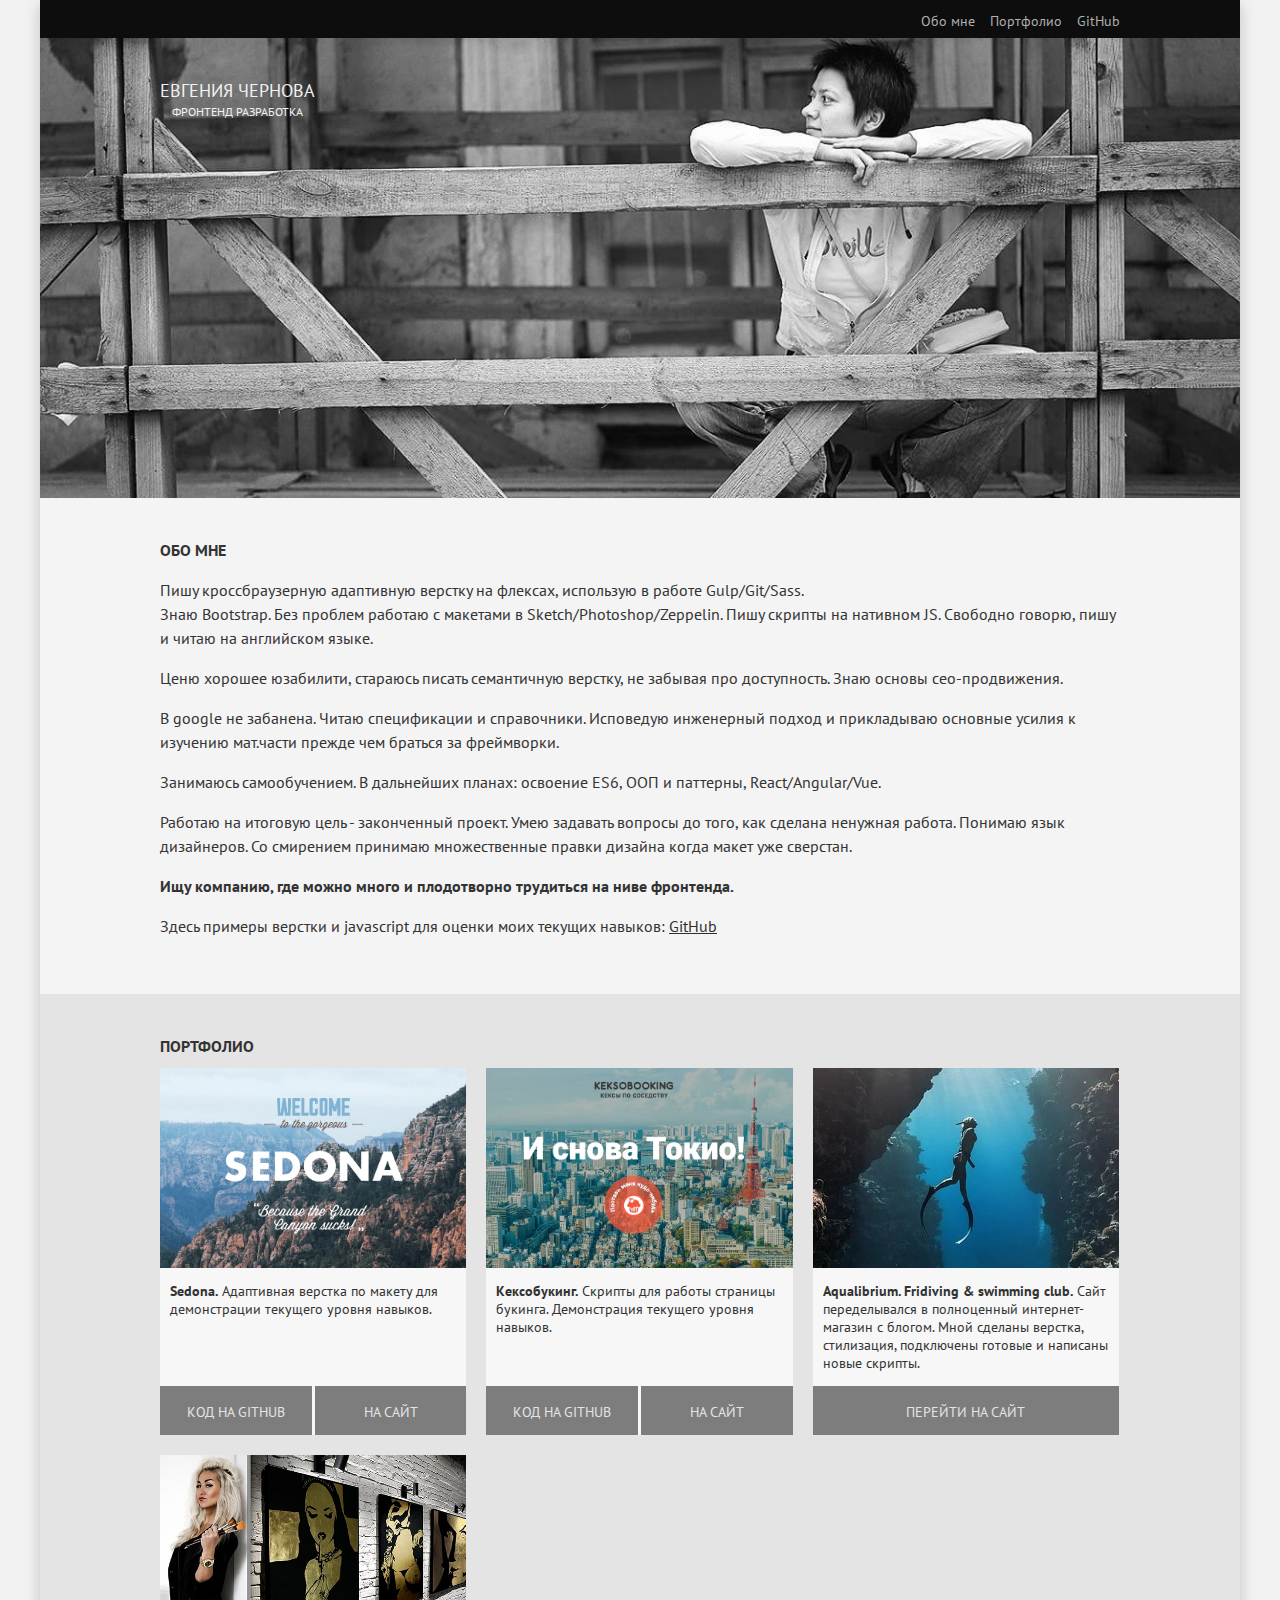
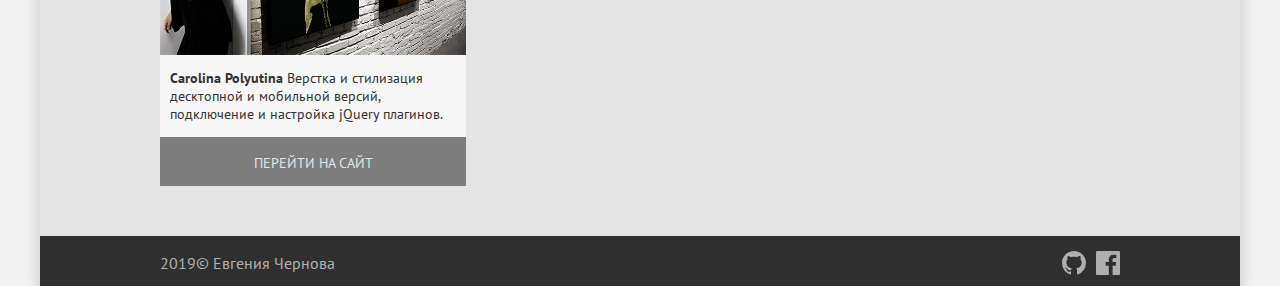
==== index.html @ 15e2fea3 "Сделана главная страница сайта" ====
<!DOCTYPE html>
<html lang="ru">
<head>
  <link rel="stylesheet" href="assets/css/style.css">
  <meta charset="UTF-8">
  <meta name="viewport" content="width=device-width, initial-scale=1">
  <meta name="description" content="Портфолио. Фронтенд разработка.">
  <meta name="keywords" content="Портфолио. Фронтенд разработка.">
  <meta name="format-detection" content="telephone=no">
  <link href="https://fonts.googleapis.com/css?family=PT+Sans:400,700&display=swap&subset=cyrillic" rel="stylesheet">
  <title>Евгения Чернова</title>
</head>
  <body>
    <div class="container">
      <h1 class="visually-hidden">Портфолио Евгении Черновой</h1>
      <header class="main-header">
        <nav class="main-nav">
          <ul class="main-nav__list">
            <li>
              <a href="#about">Обо мне</a>
            </li>
             <li>
              <a href="#gallery">Портфолио</a>
            </li>
            <li>
              <a href="https://github.com/EuaChr?tab=repositories">GitHub</a>
            </li>
          </ul>
        </nav>
        <div class="main-header__wrapper">
          <p class="intro">
            <span class="intro__title">Евгения Чернова</span>
            <span class="intro__desc">фронтенд разработка</span>
          </p>
        </div>
      </header>

      <main>
        <section class="about" id="about">
          <h2 class="about__title">Обо мне</h2>
          <p>Пишу кроссбраузерную адаптивную верстку на флексах, использую в работе Gulp/Git/Sass.  <br>Знаю Bootstrap. Без проблем работаю с макетами в Sketch/Photoshop/Zeppelin. Пишу скрипты на нативном JS. Свободно говорю, пишу и читаю на английском языке.</p>
          <p>Ценю хорошее юзабилити, стараюсь писать семантичную верстку, не забывая про доступность. Знаю основы сео-продвижения.</p>
          <p>В google не забанена. Читаю спецификации и справочники. 
            Исповедую инженерный подход и прикладываю основные усилия к изучению мат.части прежде чем браться за фреймворки.</p>
          <p>Занимаюсь самообучением. В дальнейших планах: освоение ES6, ООП и паттерны, React/Angular/Vue.</p>

          <p>Работаю на итоговую цель - законченный проект. Умею задавать вопросы до того, как сделана ненужная работа. Понимаю язык дизайнеров. Со смирением принимаю множественные правки дизайна когда макет уже сверстан.</p>
          <b>Ищу компанию, где можно много и плодотворно трудиться на ниве фронтенда.</b>
          <p>Здесь примеры верстки и javascript для оценки моих текущих навыков: <a href="https://github.com/EuaChr?tab=repositories">GitHub</a></p>

        </section>

        <section class="gallery" id="gallery">
          <h2 class="gallery__title">портфолио</h2>
          <ul class="gallery__list">
            <li class="gallery__item">
              <div class="gallery__wrapper">
                <a href="pages/sedona/index.html" class="gallery__img" 
                style="background-image: url(assets/img/sedona.jpg)"></a>
                <p class="gallery__desc">
                <b>Sedona.</b>
                <span>
                  Адаптивная верстка по макету для демонстрации текущего уровня навыков.
                </span> </p>
                <p class=gallery__inner>
                  <a href="https://github.com/EuaChr/Sedona" class="btn-link">Код на GitHub</a>
                <a href="pages/sedona/index.html" class="btn-link"> на сайт</a>
                </p>
              </div>
            </li>

            <li class="gallery__item">
              <div class="gallery__wrapper">
              <a href="pages/keksobooking/index.html" class="gallery__img" 
              style="background-image: url(assets/img/keksobooking.jpg)"></a>
              <p class="gallery__desc"> <b>Кексобукинг.</b>
                <span>Скрипты для работы страницы букинга. Демонстрация текущего уровня навыков.</span>
              </p>
              <p class=gallery__inner>
                <a href="https://github.com/EuaChr/Keksobooking" class="btn-link">Код на GitHub</a>
                <a href="pages/keksobooking/index.html" class="btn-link"> На сайт</a>
              </p>
            </div>
            </li>

            <li class="gallery__item">
              <div class="gallery__wrapper">
                <a href="pages/sedona/index.html" class="gallery__img" 
                style="background-image: url(assets/img/aqua.jpg)"></a>
                <p class="gallery__desc">
                  <b>Aqualibrium. Fridiving & swimming club.</b>
                  <span> Сайт переделывался в полноценный интернет-магазин с блогом. Мной сделаны верстка, стилизация, подключены готовые и написаны новые скрипты.
                  </span>
                </p>
                <p class=gallery__inner>
                  <a href="https://www.aqualibrium.ru/" class="btn-link btn-link--alone">Перейти на сайт</a>
                </p>
              </div>
            </li>
             <li class="gallery__item">
              <div class="gallery__wrapper">
                <a href="pages/sedona/index.html" class="gallery__img gallery__img--leftside" 
                style="background-image: url(assets/img/carolina.jpg)"></a>
                <p class="gallery__desc">
                  <b>Carolina Polyutina</b>
                  <span>
                    Верстка и стилизация десктопной и мобильной версий, подключение и настройка jQuery плагинов.
                  </span>
                </p>
                <p class=gallery__inner>
                  <a href="http://www.polyutina-carolina.com/" class="btn-link btn-link--alone">Перейти на сайт</a>
                </p>
              </div>
            </li>

          </ul>
        </section>
      </main>

      <footer class="main-footer">
        <p class="copyright">2019&copy; Евгения Чернова</p>
        <ul class="social">
          <li>
            <a href="https://github.com/EuaChr?tab=repositories">
              <span class="visually-hidden">GitHub</span>
              <svg height="24" class="" viewBox="0 0 16 16" version="1.1" width="24" aria-hidden="true"><path fill-rule="evenodd" d="M8 0C3.58 0 0 3.58 0 8c0 3.54 2.29 6.53 5.47 7.59.4.07.55-.17.55-.38 0-.19-.01-.82-.01-1.49-2.01.37-2.53-.49-2.69-.94-.09-.23-.48-.94-.82-1.13-.28-.15-.68-.52-.01-.53.63-.01 1.08.58 1.23.82.72 1.21 1.87.87 2.33.66.07-.52.28-.87.51-1.07-1.78-.2-3.64-.89-3.64-3.95 0-.87.31-1.59.82-2.15-.08-.2-.36-1.02.08-2.12 0 0 .67-.21 2.2.82.64-.18 1.32-.27 2-.27.68 0 1.36.09 2 .27 1.53-1.04 2.2-.82 2.2-.82.44 1.1.16 1.92.08 2.12.51.56.82 1.27.82 2.15 0 3.07-1.87 3.75-3.65 3.95.29.25.54.73.54 1.48 0 1.07-.01 1.93-.01 2.2 0 .21.15.46.55.38A8.013 8.013 0 0016 8c0-4.42-3.58-8-8-8z"></path></svg>
            </a>
          </li>
          <li>
            <a href="https://www.facebook.com/EuaChr">
              <span class="visually-hidden">Facebook</span>
                <svg xmlns="http://www.w3.org/2000/svg" width="24" height="24" viewBox="0 0 24 24"><path d="M22.675 0h-21.35c-.732 0-1.325.593-1.325 1.325v21.351c0 .731.593 1.324 1.325 1.324h11.495v-9.294h-3.128v-3.622h3.128v-2.671c0-3.1 1.893-4.788 4.659-4.788 1.325 0 2.463.099 2.795.143v3.24l-1.918.001c-1.504 0-1.795.715-1.795 1.763v2.313h3.587l-.467 3.622h-3.12v9.293h6.116c.73 0 1.323-.593 1.323-1.325v-21.35c0-.732-.593-1.325-1.325-1.325z"/></svg>
            </a>
          </li>
        </ul>
      </footer>    
    </div>
  </body>
</html>
---- assets/css/style.css ----
body {
  min-width: 320px;
  margin: 0;
  padding: 0;

  font-size: 16px;
  line-height: 24px;
  font-family: "PT Sans", "Arial", sans-serif;
  font-weight: normal;
  background-color:  #f2f2f2;
  color: #333333;
}

img {
  max-width: 100%;
  height: auto;
}

.visually-hidden:not(:focus):not(:active),
input[type="checkbox"].visually-hidden,
input[type="radio"].visually-hidden {
  border: 0;
  clip: rect(0 0 0 0);
  clip-path: inset(100%);
  height: 1px;
  margin: -1px;
  overflow: hidden;
  padding: 0;
  position: absolute;
  white-space: nowrap;
  width: 1px;
}

a {
  color: rgb(47, 47, 47);
}

.container {
  position: relative;
  max-width: 1200px;
  min-height: 100vh;
  margin: 0 auto;
  padding-bottom: 50px;
  overflow: hidden;
  box-shadow: 0 5px 15px 0 rgba(0, 1, 1, 0.2);

  background-color: #ffffff;
}

.main-nav {
  padding: 0 20px;
  margin: 0;
  display: flex;
  flex-direction: row;
  justify-content: flex-end;

  background-color: rgb(13, 13, 13);
}

.main-nav__list {
  margin: 0;
  padding: 0;
  display: flex;

  list-style: none;
}

.main-nav__list li {
  margin: 0;
  padding: 0;
}

.main-nav__list a {
  display: block;
  padding: 0;
  margin: 0;
  padding-top: 10px;
  padding-bottom: 6px;

  text-decoration: none;
  font-size: 12px;
  line-height: 22px;
  color: rgb(175, 175, 175);
  
  fill: rgb(175, 175, 175);
}

.main-nav__list a:hover,
.main-nav__list a:active {
  color: rgb(94, 94, 94);
  fill: rgb(94, 94, 94);
}

.main-nav__list li:not(:last-child) {
  margin-right: 15px;
}

.main-header__wrapper {
  position: relative;
  height: 250px;
  background-image: url("../img/eua2.jpg");
  background-repeat: no-repeat;
  -webkit-background-size: cover;
  background-size: cover;
  background-position: left center;
  background-color: rgb(13, 13, 13);
}

.intro {
  position: absolute;
  top: 20px;
  left: 20px;
  margin: 0;
  padding: 0;
  display: flex;
  flex-direction: column;

  color: #f2f2f2;
  font-size: 14px;
  line-height: 22px;
  text-align: center;
  text-transform: uppercase;
}

.intro__desc {
  font-size: 10px;
  line-height: 16px;
}

.about {
  background-color: rgba(228, 228, 228, 0.4);
  padding: 20px;
}

.gallery {
  padding: 20px;
  background-color: rgba(228, 228, 228, 1);
}

.about__title,
.gallery__title {
  margin: 0;
  pading: 0;

  font-size: 16px;
  font-weight: bold;
  text-transform: uppercase;
}

.gallery__list {
  padding: 0;
  margin: 0;
  margin-left: -10px;
  margin-right: -10px;
  display: flex;
  flex-direction: row;
  flex-wrap: wrap;
  justify-content: flex-start;
  align-items: stretch;

  list-style: none;
}

.gallery__item {
  box-sizing: border-box;
  width: 100%;
  padding: 10px;

  /*border: 1px solid red;*/
}

.gallery__wrapper {
  height: 100%;
  display: flex;
  flex-direction: column;
  background-color: #f7f7f7;
}

.gallery__img {
  display: block;
  width: 100%;
  height: 200px;

  background-repeat: no-repeat;
  -webkit-background-size: cover;
  background-size: cover;
  background-position: center;
}

.gallery__img--leftside {
  background-position: left center;
}

.gallery__desc {
  padding-left: 10px;
  padding-right: 10px;
}

.gallery__desc {
  font-size: 14px;
  line-height: 18px;
}


.gallery__inner {
  margin: 0;
  padding: 0;

  margin-top: auto;

  display: flex;
  justify-content: space-between;
}

.btn-link {
  width: 49.5%;
  padding-top: 15px;
  padding-bottom: 12px;

  font-size: 14px;
  line-height: 22px;
  text-transform: uppercase;
  color: rgb(228, 228, 228);
  text-decoration: none;
  text-align: center;

  border: none;
  background-color: rgba(94, 94, 94, 0.8);
}

.btn-link.btn-link--alone {
  width: 100%;
}

.btn-link:hover,
.btn-link:active {
  background-color: rgba(47, 47, 47, 0.8);
}


.main-footer {
  position: absolute;
  bottom: 0;
  left: 0;
  right: 0;
  display: flex;
  flex-direction: row;
  justify-content: space-between;
  align-items: center;
  padding: 0 20px;
  padding-top: 15px;
  padding-bottom: 11px;
  
  color: rgb(175, 175, 175);
  background-color: rgb(47, 47, 47);
}

.copyright {
  margin: 0;
}

.social {
  margin: 0;
  padding: 0;
  display: flex;

  list-style: none;
}

.social a {
  display: block;
  width: 24px;
  height: 24px;
  fill: rgb(175, 175, 175);
}

.social a:hover, 
.social a:active {
   fill: rgba(175, 175, 175, 0.5);
}

.social li:not(:last-child) {
  margin-right: 10px;
}


@media (min-width: 500px) {
  .main-header__wrapper {
    height: 330px;
  }

  .gallery__item {
    width: 50%;
  }
}

@media (min-width: 768px) {
  .main-footer,
  .main-nav {
    padding-left: 60px;
    padding-right: 60px;
  }

  .intro {
    top: 40px;
    left: 60px;
    font-size: 18px;
    line-height: 26px;
  }

  .intro__desc {
    font-size: 12px;
    line-height: 16px;
  }

  .main-header__wrapper {
    height: 400px;
    background-image: url("../img/eua3.jpg");
  }

  .main-nav__list a {
    font-size: 14px;
    line-height: 22px;
  }

  .about,
  .gallery {
    padding: 30px 60px;
  }
}

@media (min-width: 1000px) {
   .main-header__wrapper {
    height: 460px;
    background-position: left center;
  }

  .gallery__item {
    width: 33.3%
  }
}

@media (min-width: 1200px) {
  .main-footer,
  .main-nav {
    padding-left: 120px;
    padding-right: 120px;
  }

  .intro {
    left: 120px;
  }

  .about,
  .gallery {
    padding: 40px 120px;
  }
}
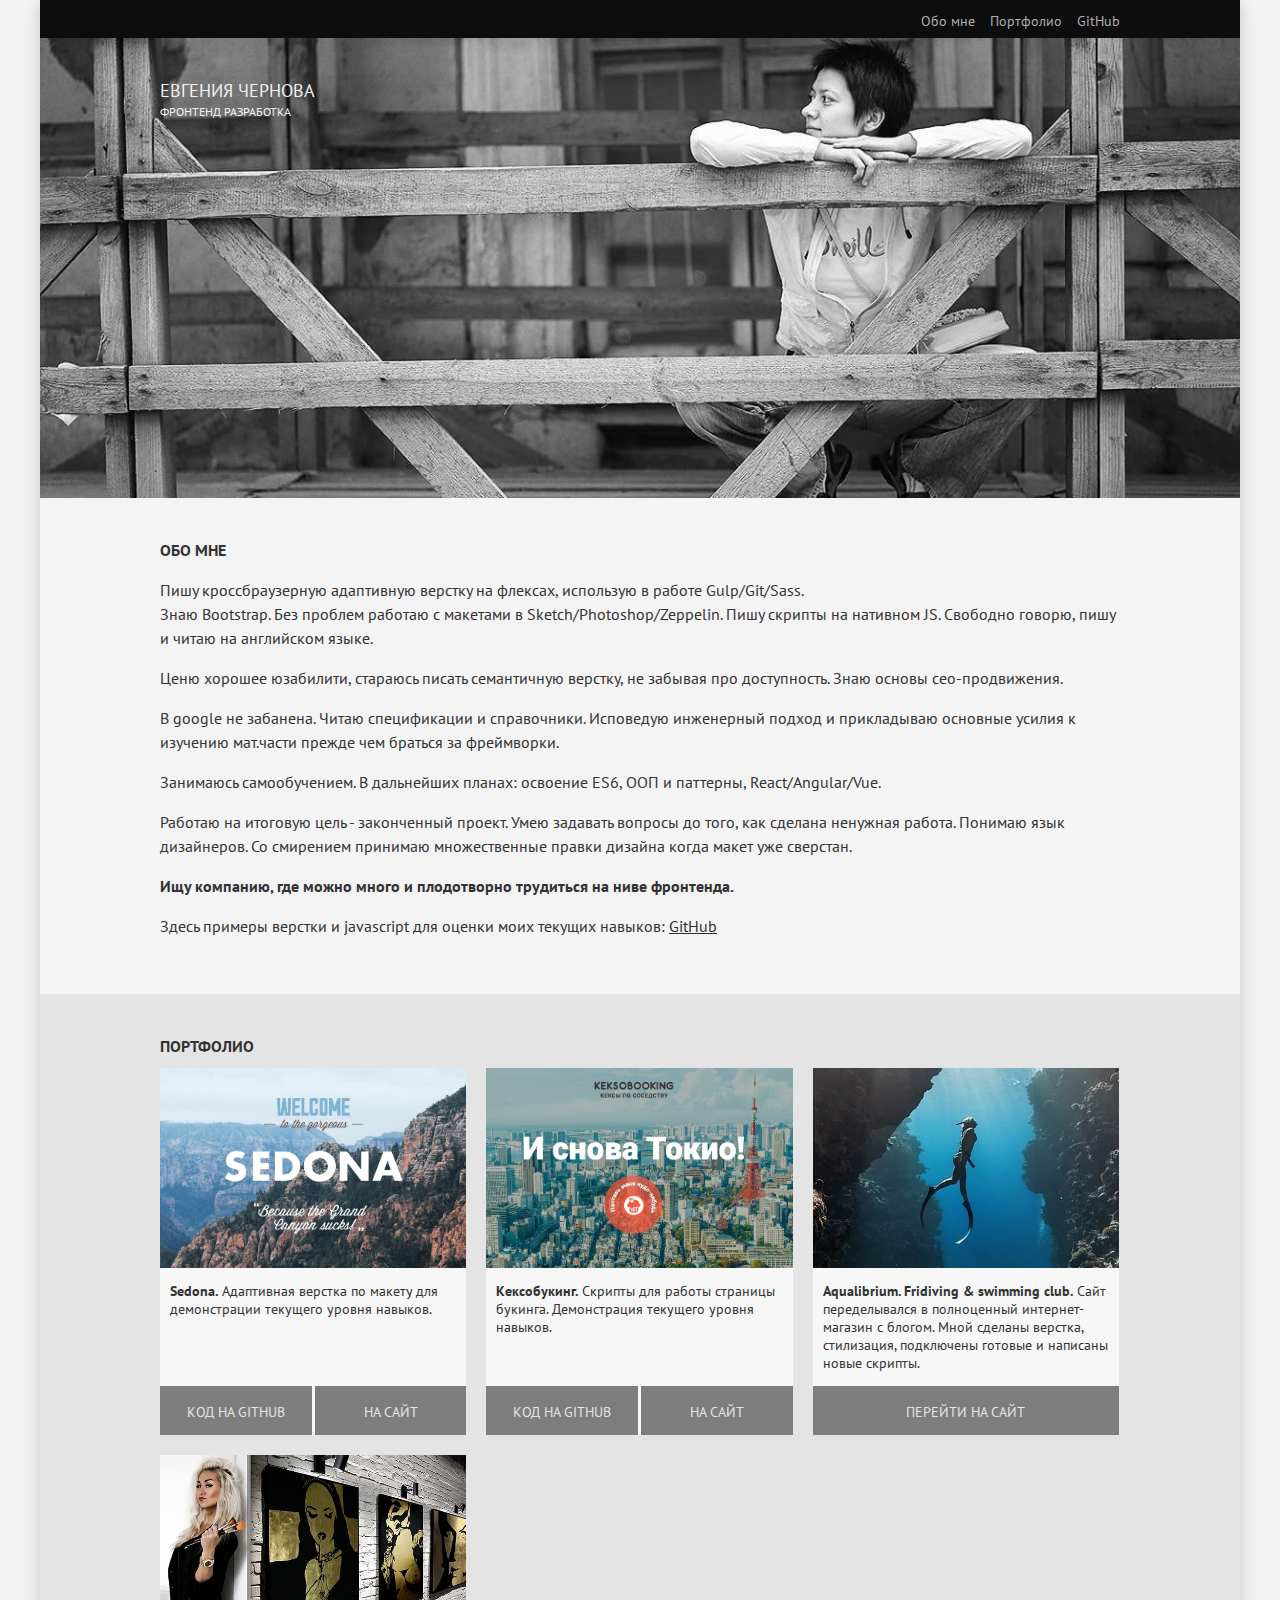
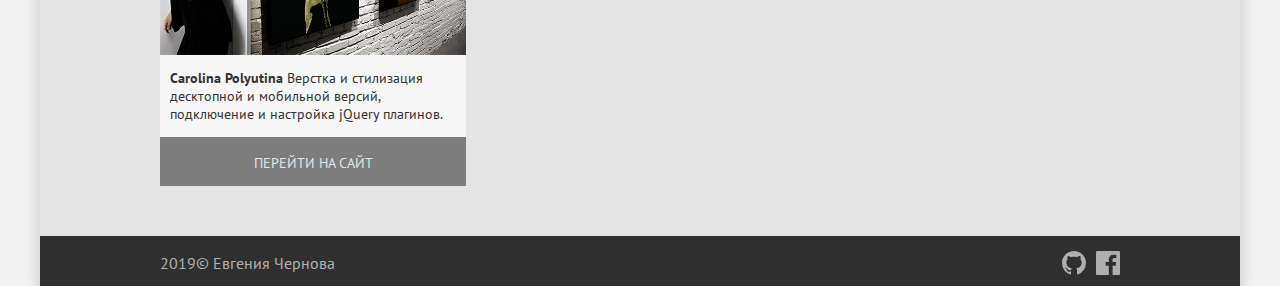
==== commit e4afbd1f: "Поправила ссылки в картинках на сайты" ====
--- a/index.html
+++ b/index.html
@@ -58,10 +58,11 @@
                 <a href="pages/sedona/index.html" class="gallery__img" 
                 style="background-image: url(assets/img/sedona.jpg)"></a>
                 <p class="gallery__desc">
-                <b>Sedona.</b>
-                <span>
+                  <b>Sedona.</b>
+                  <span>
                   Адаптивная верстка по макету для демонстрации текущего уровня навыков.
-                </span> </p>
+                  </span>
+                </p>
                 <p class=gallery__inner>
                   <a href="https://github.com/EuaChr/Sedona" class="btn-link">Код на GitHub</a>
                 <a href="pages/sedona/index.html" class="btn-link"> на сайт</a>
@@ -85,7 +86,7 @@
 
             <li class="gallery__item">
               <div class="gallery__wrapper">
-                <a href="pages/sedona/index.html" class="gallery__img" 
+                <a href="https://www.aqualibrium.ru/" class="gallery__img" 
                 style="background-image: url(assets/img/aqua.jpg)"></a>
                 <p class="gallery__desc">
                   <b>Aqualibrium. Fridiving & swimming club.</b>
@@ -99,7 +100,7 @@
             </li>
              <li class="gallery__item">
               <div class="gallery__wrapper">
-                <a href="pages/sedona/index.html" class="gallery__img gallery__img--leftside" 
+                <a href="http://www.polyutina-carolina.com/" class="gallery__img gallery__img--leftside" 
                 style="background-image: url(assets/img/carolina.jpg)"></a>
                 <p class="gallery__desc">
                   <b>Carolina Polyutina</b>
--- a/assets/css/style.css
+++ b/assets/css/style.css
@@ -118,7 +118,6 @@
   color: #f2f2f2;
   font-size: 14px;
   line-height: 22px;
-  text-align: center;
   text-transform: uppercase;
 }
 
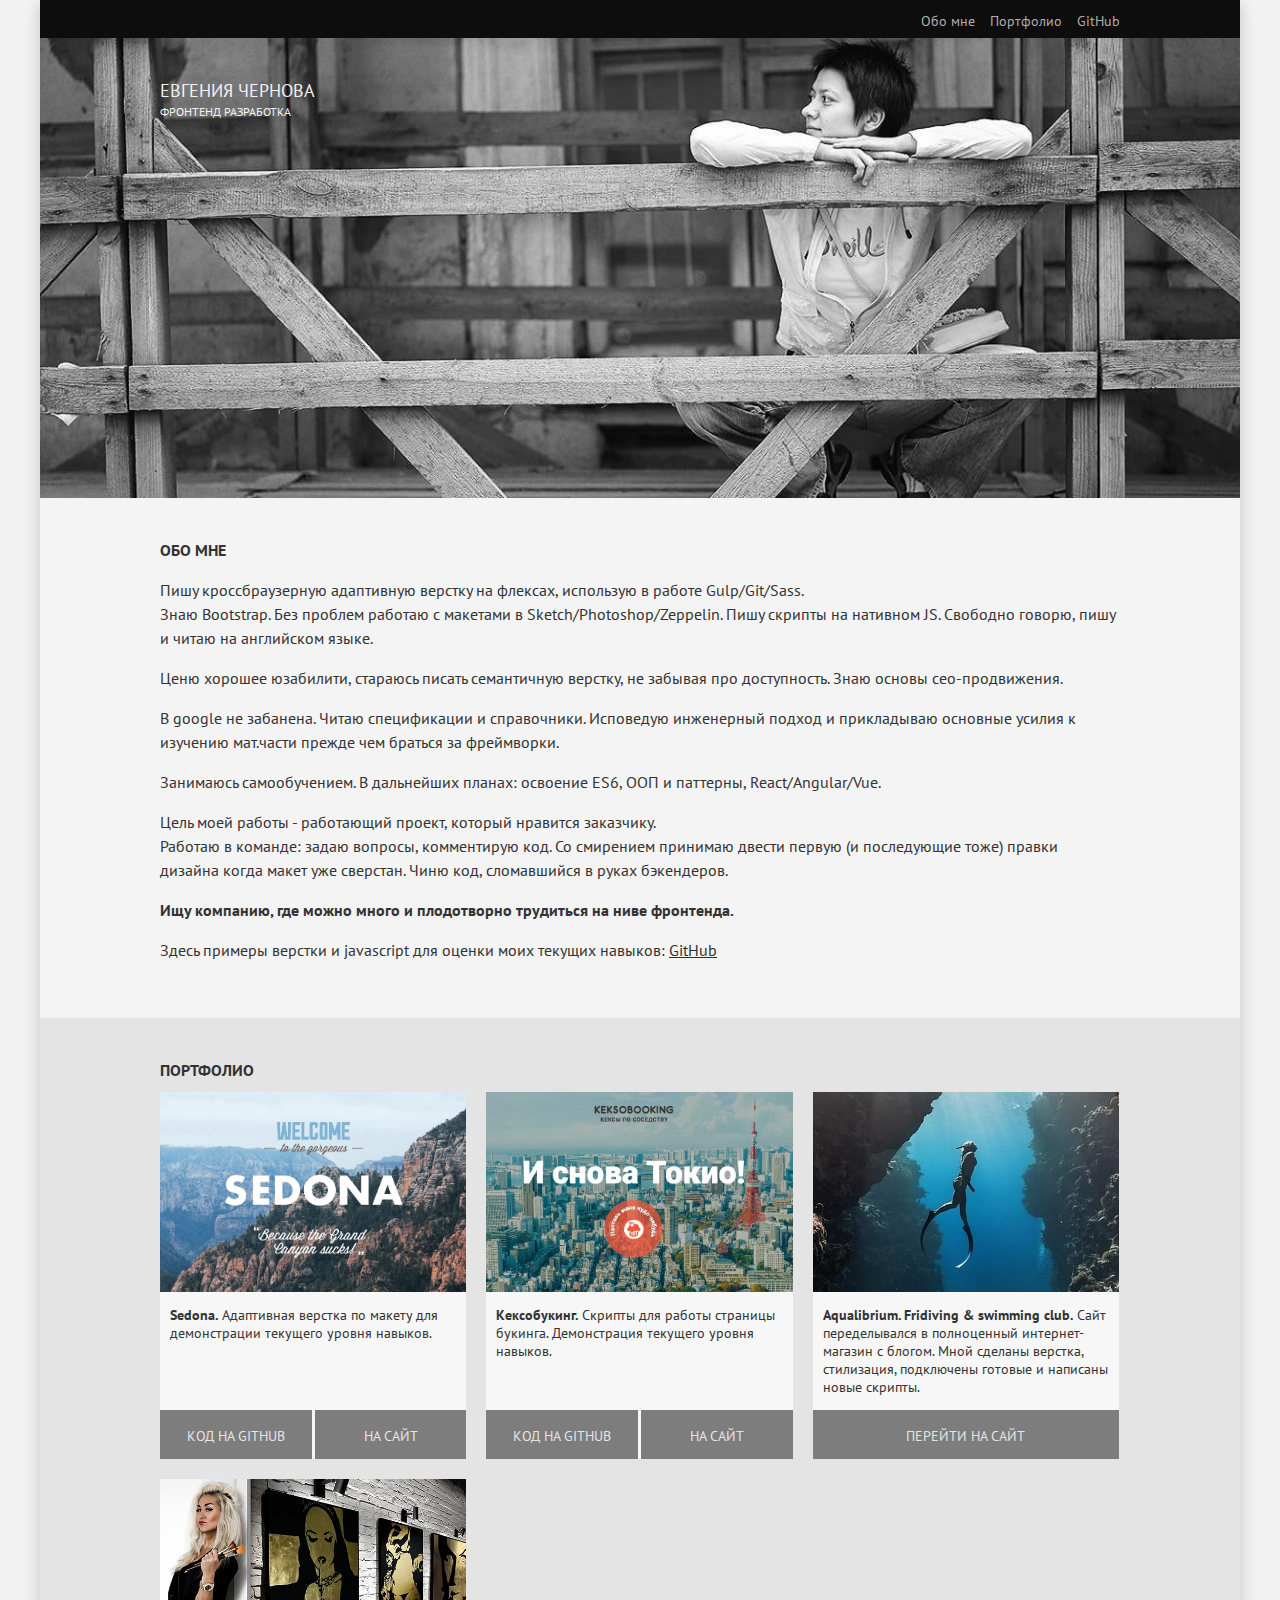
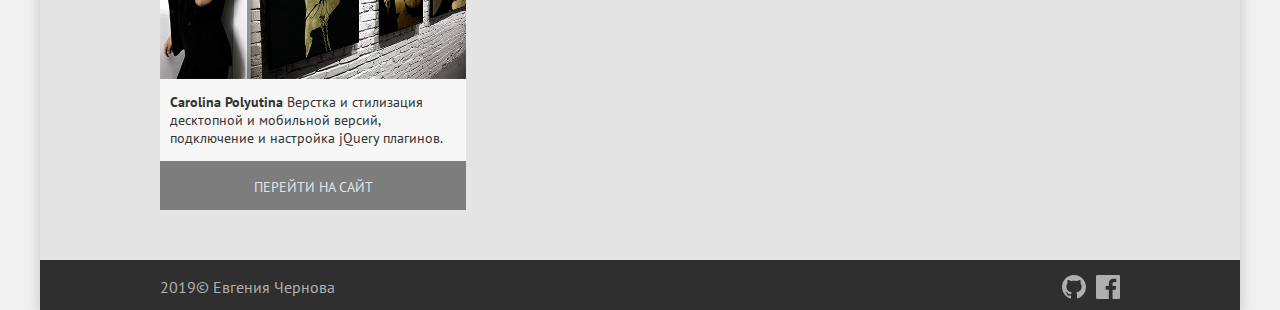
==== commit 94068f51: "Поправила текст" ====
--- a/index.html
+++ b/index.html
@@ -44,7 +44,9 @@
             Исповедую инженерный подход и прикладываю основные усилия к изучению мат.части прежде чем браться за фреймворки.</p>
           <p>Занимаюсь самообучением. В дальнейших планах: освоение ES6, ООП и паттерны, React/Angular/Vue.</p>
 
-          <p>Работаю на итоговую цель - законченный проект. Умею задавать вопросы до того, как сделана ненужная работа. Понимаю язык дизайнеров. Со смирением принимаю множественные правки дизайна когда макет уже сверстан.</p>
+          <p>Цель моей работы - работающий проект, который нравится заказчику. <br>
+Работаю в команде: задаю вопросы, комментирую код. Со смирением принимаю двести первую (и последующие тоже) правки дизайна когда макет уже сверстан. Чиню код, сломавшийся в руках бэкендеров.
+</p>
           <b>Ищу компанию, где можно много и плодотворно трудиться на ниве фронтенда.</b>
           <p>Здесь примеры верстки и javascript для оценки моих текущих навыков: <a href="https://github.com/EuaChr?tab=repositories">GitHub</a></p>
 
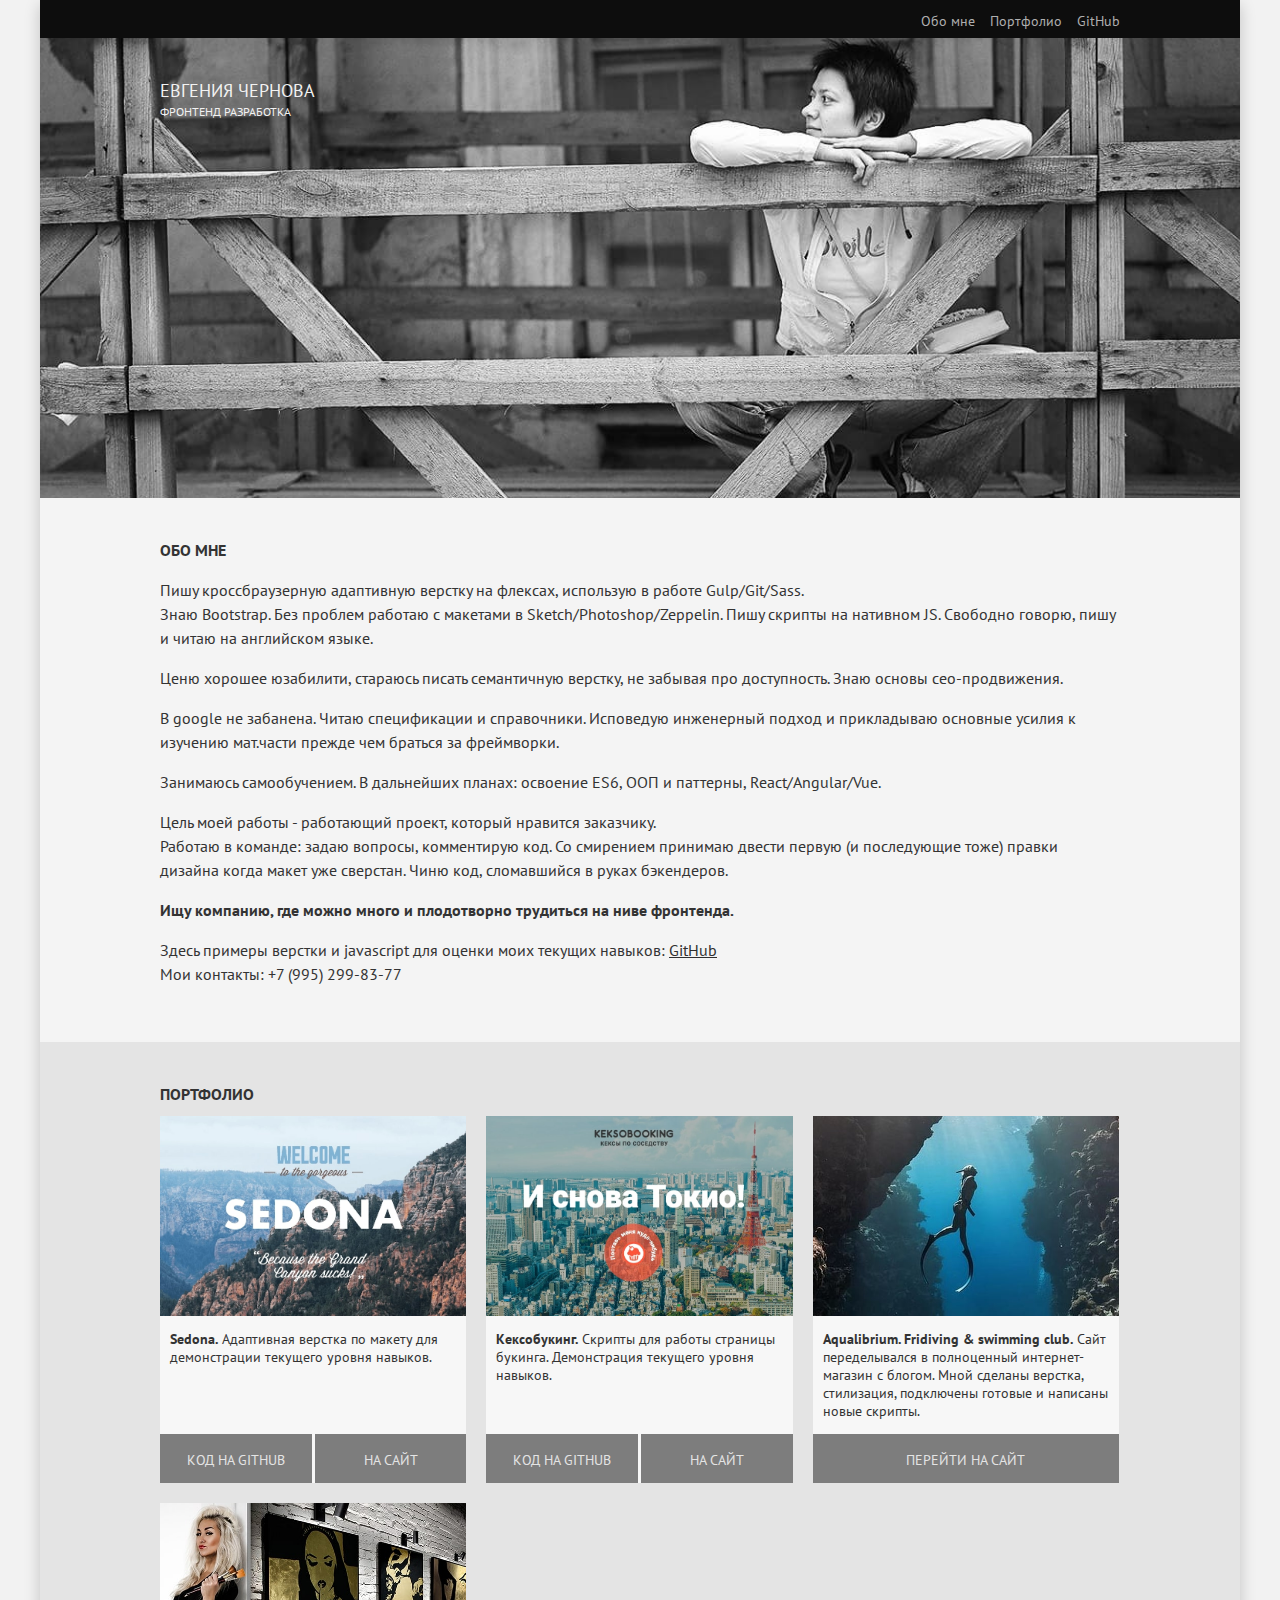
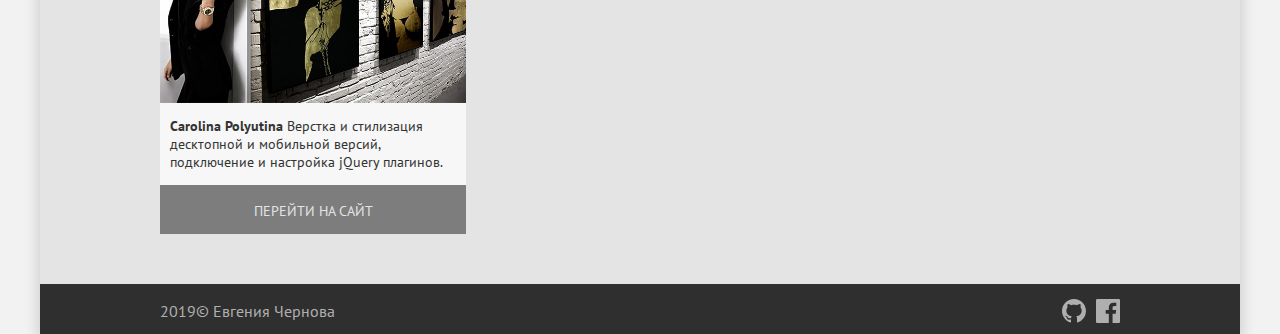
==== commit 82930459: "Добавила номер телефона" ====
--- a/index.html
+++ b/index.html
@@ -48,7 +48,9 @@
 Работаю в команде: задаю вопросы, комментирую код. Со смирением принимаю двести первую (и последующие тоже) правки дизайна когда макет уже сверстан. Чиню код, сломавшийся в руках бэкендеров.
 </p>
           <b>Ищу компанию, где можно много и плодотворно трудиться на ниве фронтенда.</b>
-          <p>Здесь примеры верстки и javascript для оценки моих текущих навыков: <a href="https://github.com/EuaChr?tab=repositories">GitHub</a></p>
+          <p>Здесь примеры верстки и javascript для оценки моих текущих навыков: <a href="https://github.com/EuaChr?tab=repositories">GitHub</a><br>
+         Мои контакты: +7 (995) 299-83-77</p>
+
 
         </section>
 
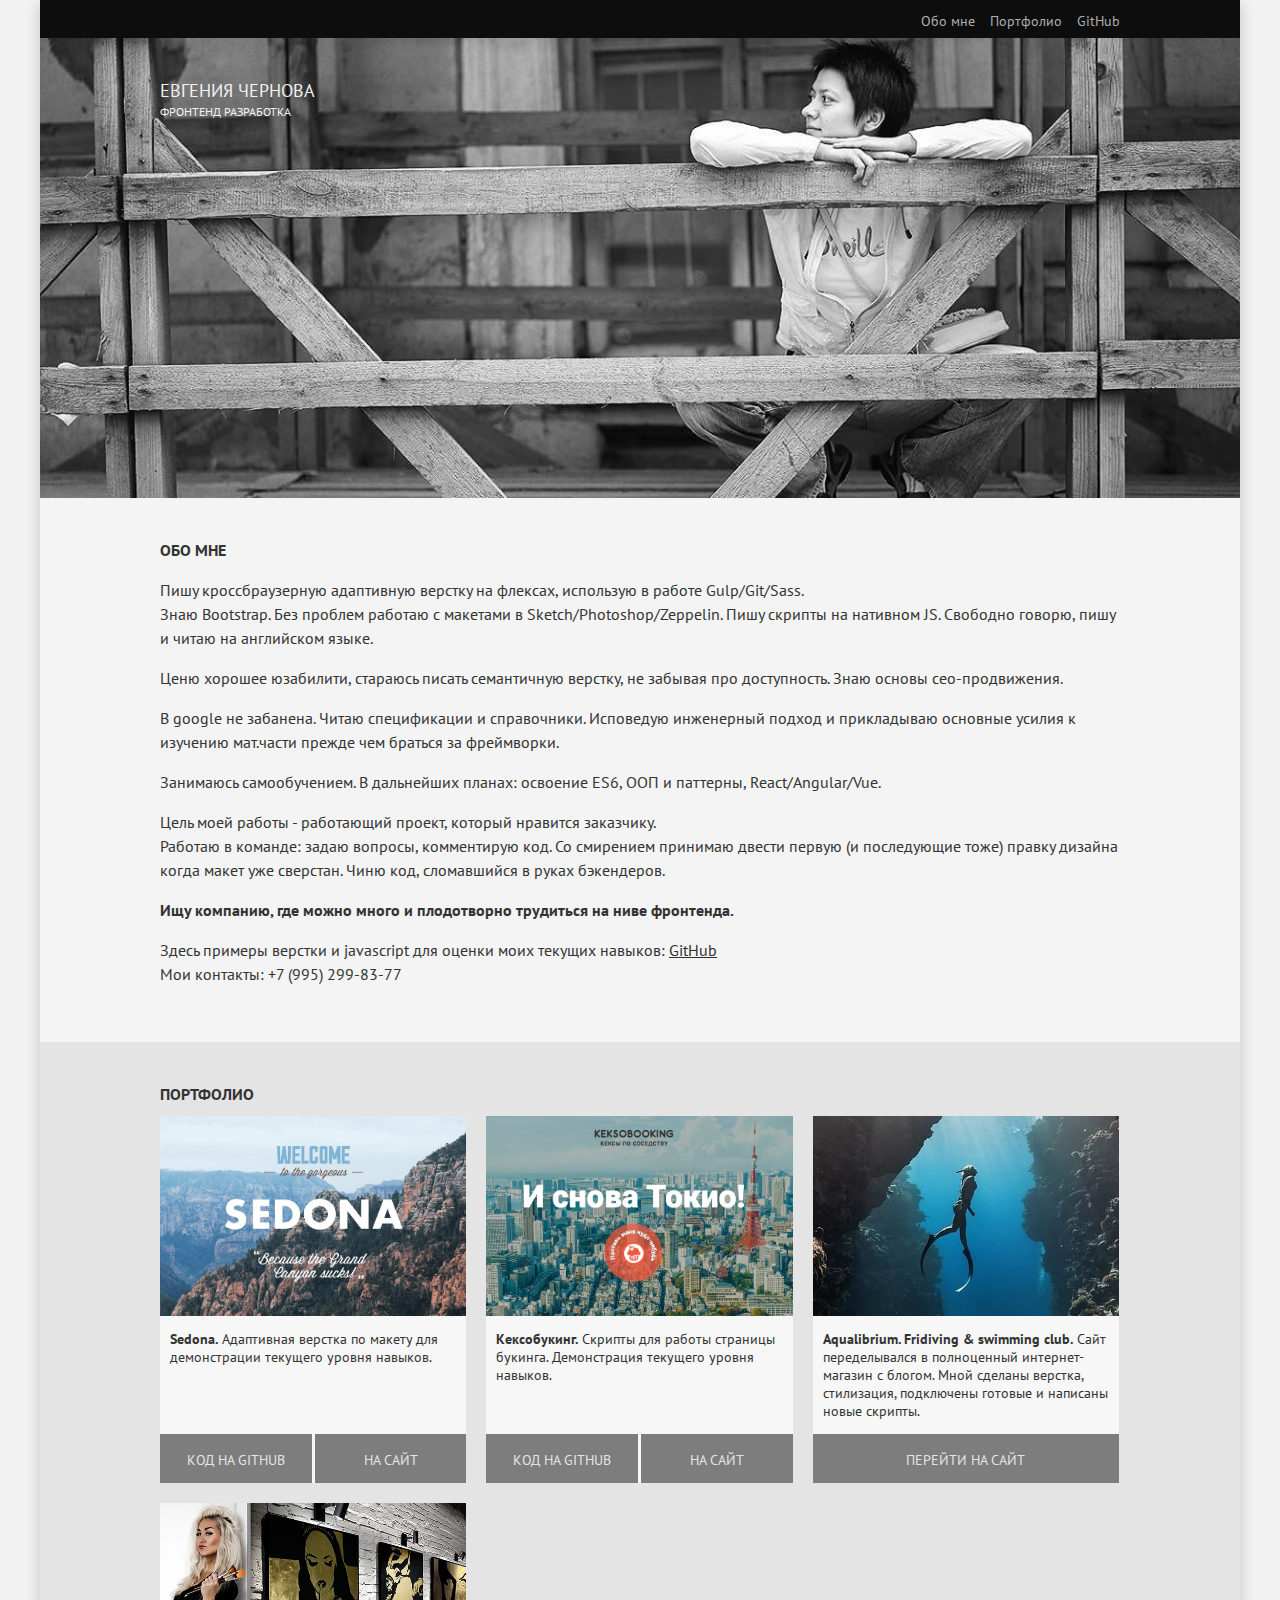
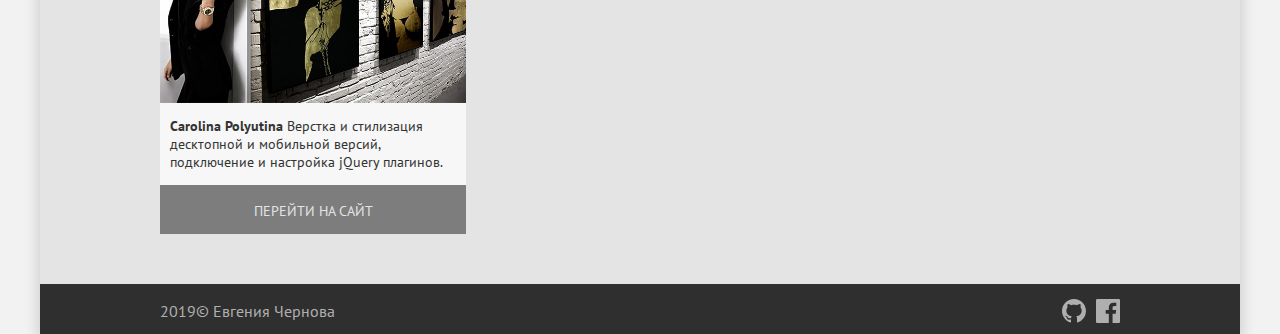
==== commit 95cde080: "Исправлена ошибка в тексте" ====
--- a/index.html
+++ b/index.html
@@ -45,7 +45,7 @@
           <p>Занимаюсь самообучением. В дальнейших планах: освоение ES6, ООП и паттерны, React/Angular/Vue.</p>
 
           <p>Цель моей работы - работающий проект, который нравится заказчику. <br>
-Работаю в команде: задаю вопросы, комментирую код. Со смирением принимаю двести первую (и последующие тоже) правки дизайна когда макет уже сверстан. Чиню код, сломавшийся в руках бэкендеров.
+Работаю в команде: задаю вопросы, комментирую код. Со смирением принимаю двести первую (и последующие тоже) правку дизайна когда макет уже сверстан. Чиню код, сломавшийся в руках бэкендеров.
 </p>
           <b>Ищу компанию, где можно много и плодотворно трудиться на ниве фронтенда.</b>
           <p>Здесь примеры верстки и javascript для оценки моих текущих навыков: <a href="https://github.com/EuaChr?tab=repositories">GitHub</a><br>
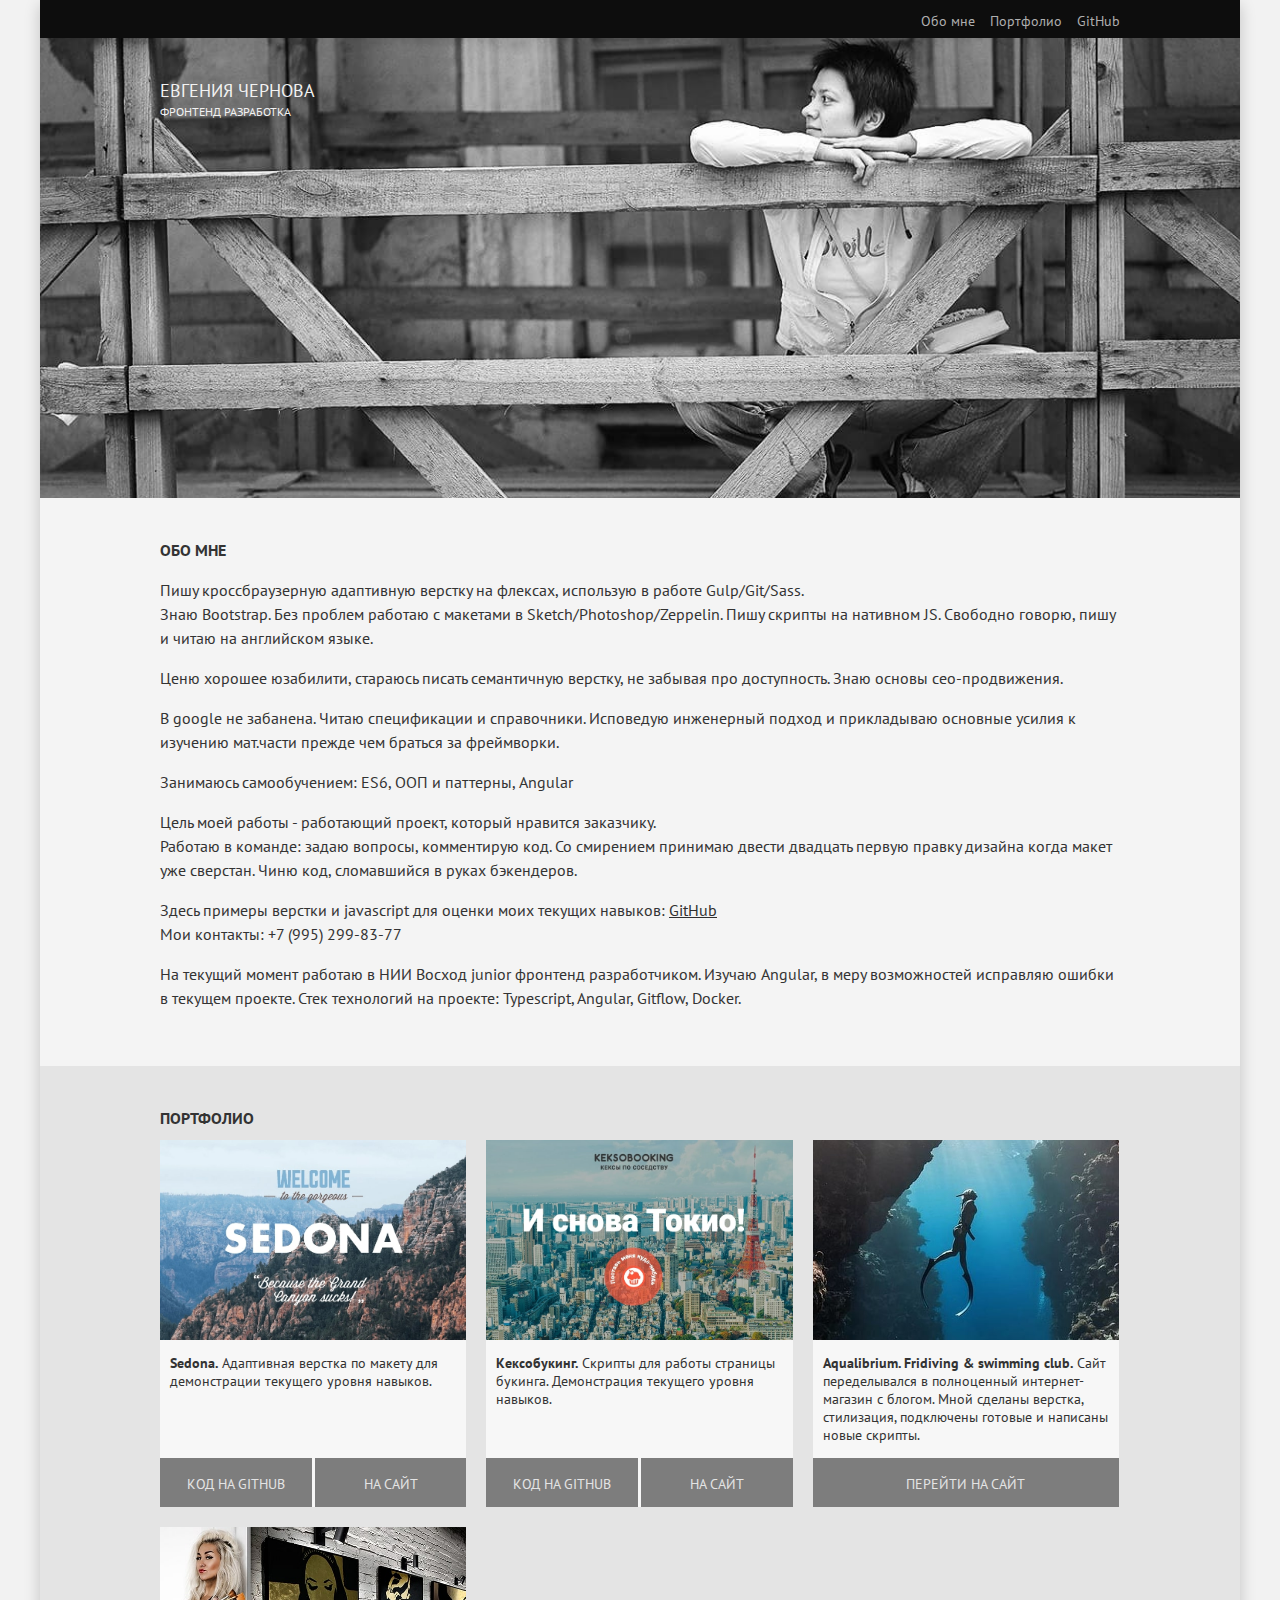
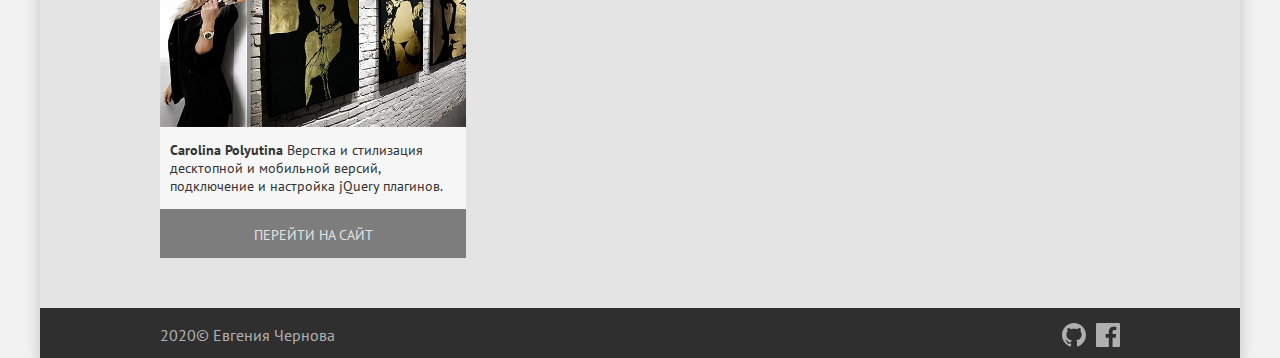
==== commit 7592ccdf: "update description" ====
--- a/index.html
+++ b/index.html
@@ -42,16 +42,16 @@
           <p>Ценю хорошее юзабилити, стараюсь писать семантичную верстку, не забывая про доступность. Знаю основы сео-продвижения.</p>
           <p>В google не забанена. Читаю спецификации и справочники. 
             Исповедую инженерный подход и прикладываю основные усилия к изучению мат.части прежде чем браться за фреймворки.</p>
-          <p>Занимаюсь самообучением. В дальнейших планах: освоение ES6, ООП и паттерны, React/Angular/Vue.</p>
-
-          <p>Цель моей работы - работающий проект, который нравится заказчику. <br>
-Работаю в команде: задаю вопросы, комментирую код. Со смирением принимаю двести первую (и последующие тоже) правку дизайна когда макет уже сверстан. Чиню код, сломавшийся в руках бэкендеров.
-</p>
-          <b>Ищу компанию, где можно много и плодотворно трудиться на ниве фронтенда.</b>
+          <p>Занимаюсь самообучением: ES6, ООП и паттерны, Angular</p>
+          <p>Цель моей работы - работающий проект, который нравится заказчику.
+          <br> Работаю в команде: задаю вопросы, комментирую код. 
+            Со смирением принимаю двести двадцать первую правку дизайна когда макет уже сверстан. 
+            Чиню код, сломавшийся в руках бэкендеров.</p>
           <p>Здесь примеры верстки и javascript для оценки моих текущих навыков: <a href="https://github.com/EuaChr?tab=repositories">GitHub</a><br>
          Мои контакты: +7 (995) 299-83-77</p>
-
-
+          <p>На текущий момент работаю в НИИ Восход junior фронтенд разработчиком. 
+            Изучаю Angular, в меру возможностей исправляю ошибки в текущем проекте. 
+             Стек технологий на проекте: Typescript, Angular, Gitflow, Docker.</p>
         </section>
 
         <section class="gallery" id="gallery">
@@ -123,7 +123,7 @@
       </main>
 
       <footer class="main-footer">
-        <p class="copyright">2019&copy; Евгения Чернова</p>
+        <p class="copyright">2020&copy; Евгения Чернова</p>
         <ul class="social">
           <li>
             <a href="https://github.com/EuaChr?tab=repositories">
@@ -141,4 +141,4 @@
       </footer>    
     </div>
   </body>
-</html>+</html>
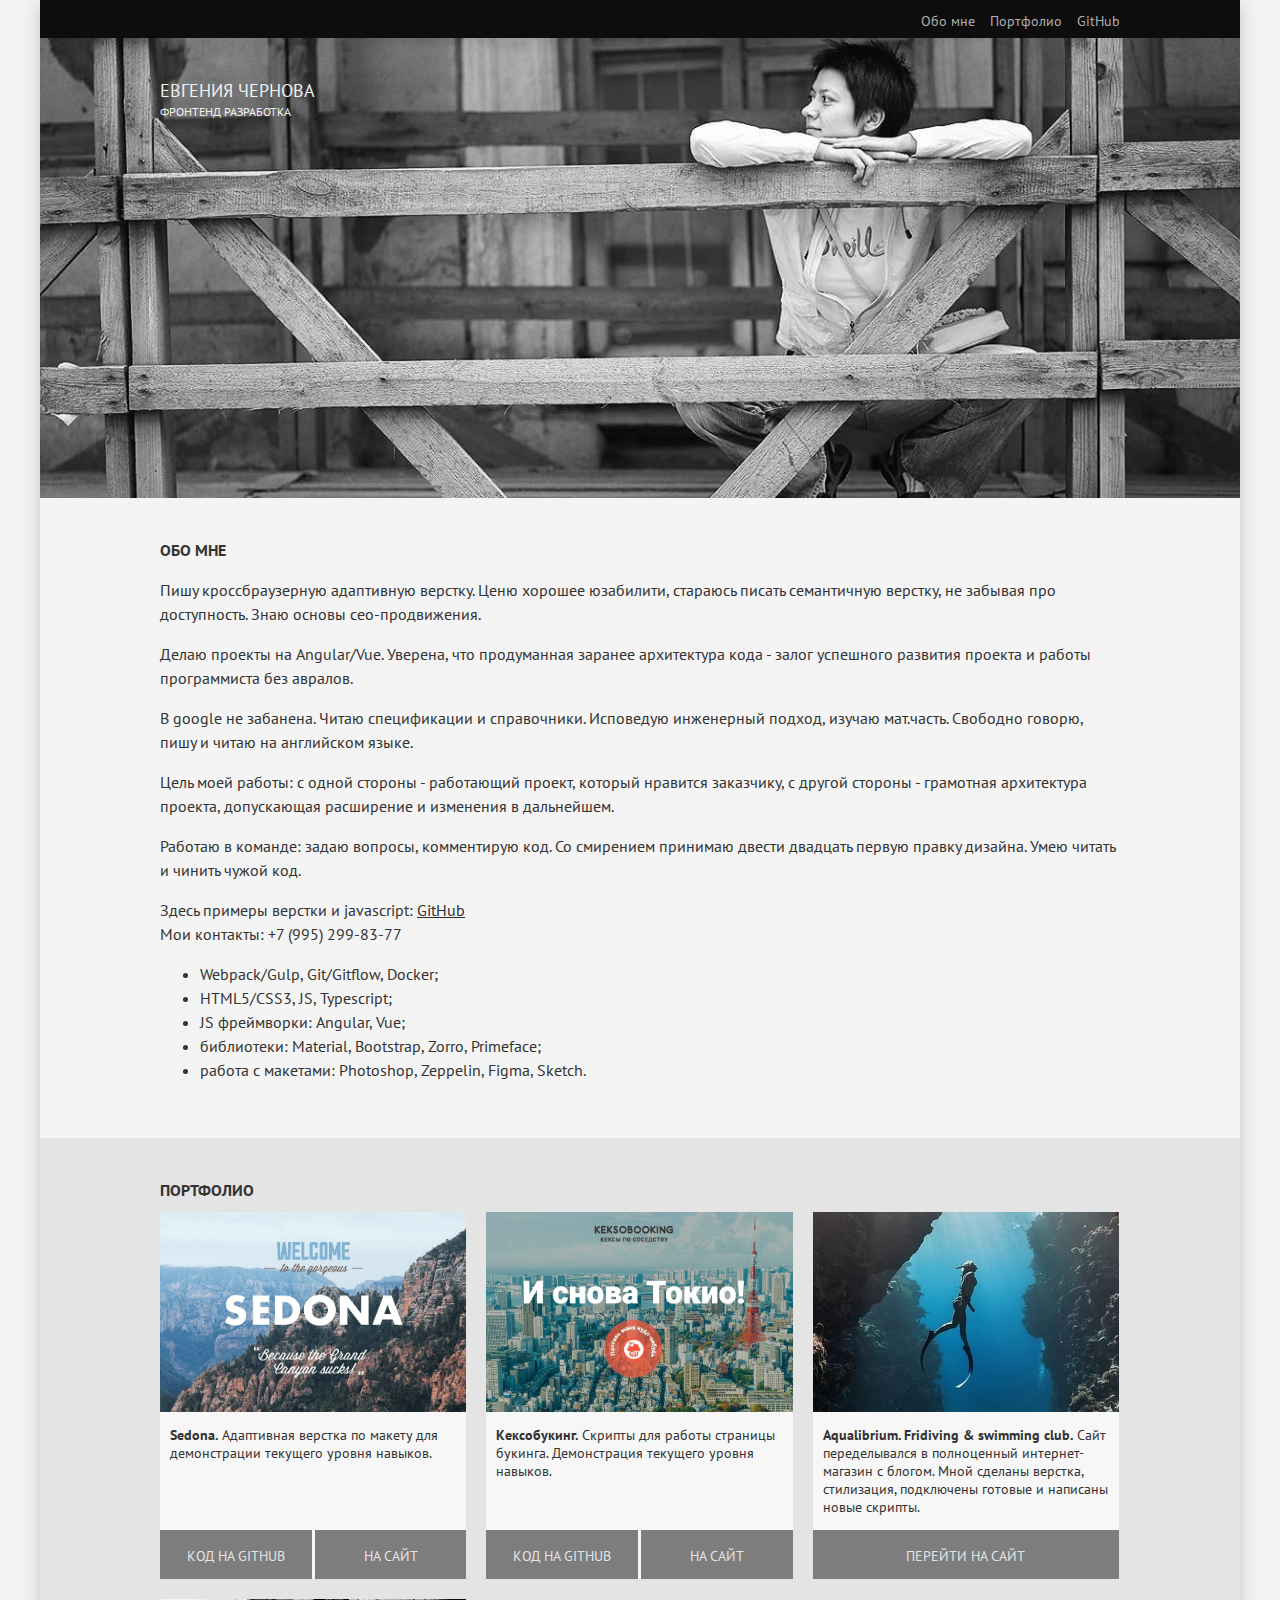
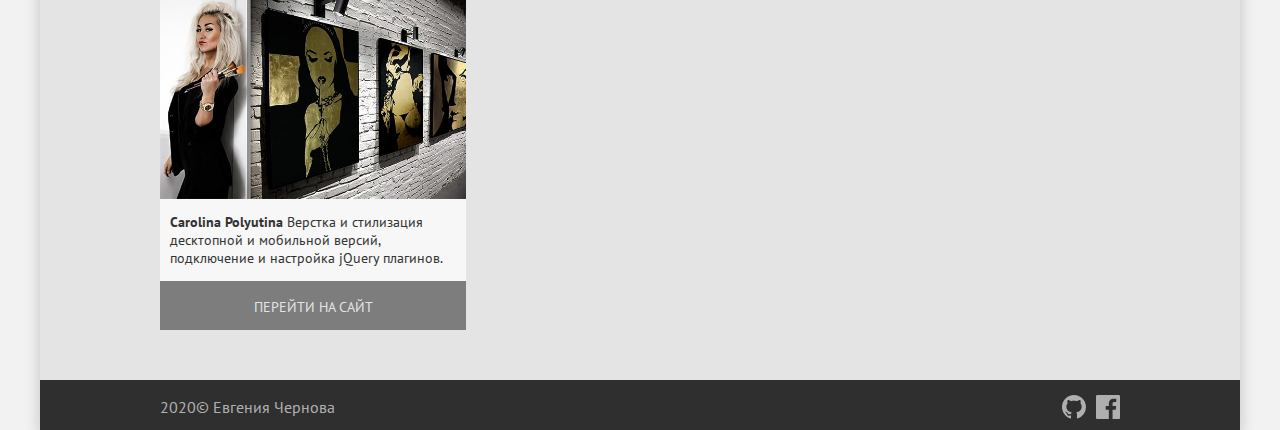
==== commit 0e38567c: "Update index.html" ====
--- a/index.html
+++ b/index.html
@@ -38,20 +38,22 @@
       <main>
         <section class="about" id="about">
           <h2 class="about__title">Обо мне</h2>
-          <p>Пишу кроссбраузерную адаптивную верстку на флексах, использую в работе Gulp/Git/Sass.  <br>Знаю Bootstrap. Без проблем работаю с макетами в Sketch/Photoshop/Zeppelin. Пишу скрипты на нативном JS. Свободно говорю, пишу и читаю на английском языке.</p>
-          <p>Ценю хорошее юзабилити, стараюсь писать семантичную верстку, не забывая про доступность. Знаю основы сео-продвижения.</p>
-          <p>В google не забанена. Читаю спецификации и справочники. 
-            Исповедую инженерный подход и прикладываю основные усилия к изучению мат.части прежде чем браться за фреймворки.</p>
-          <p>Занимаюсь самообучением: ES6, ООП и паттерны, Angular</p>
-          <p>Цель моей работы - работающий проект, который нравится заказчику.
-          <br> Работаю в команде: задаю вопросы, комментирую код. 
-            Со смирением принимаю двести двадцать первую правку дизайна когда макет уже сверстан. 
-            Чиню код, сломавшийся в руках бэкендеров.</p>
-          <p>Здесь примеры верстки и javascript для оценки моих текущих навыков: <a href="https://github.com/EuaChr?tab=repositories">GitHub</a><br>
+          <p>Пишу кроссбраузерную адаптивную верстку. Ценю хорошее юзабилити, стараюсь писать семантичную верстку, не забывая про доступность. Знаю основы сео-продвижения. </p>
+          <p>Делаю проекты на Angular/Vue. Уверена, что продуманная заранее архитектура кода - залог успешного развития проекта и работы программиста без авралов.</p>
+          <p>В google не забанена. Читаю спецификации и справочники. Исповедую инженерный подход, изучаю мат.часть. Свободно говорю, пишу и читаю на английском языке.</p>
+          <p>Цель моей работы: с одной стороны - работающий проект,  который нравится заказчику, с другой стороны - грамотная архитектура проекта, допускающая расширение и изменения в дальнейшем.</p>
+          <p>Работаю в команде: задаю вопросы, комментирую код. Со смирением принимаю двести двадцать первую правку дизайна. Умею читать и чинить чужой код.</p>
+          <p>Здесь примеры верстки и javascript: <a href="https://github.com/EuaChr?tab=repositories">GitHub</a><br>
          Мои контакты: +7 (995) 299-83-77</p>
-          <p>На текущий момент работаю в НИИ Восход junior фронтенд разработчиком. 
-            Изучаю Angular, в меру возможностей исправляю ошибки в текущем проекте. 
-             Стек технологий на проекте: Typescript, Angular, Gitflow, Docker.</p>
+          <div>
+            <ul>
+              <li>Webpack/Gulp, Git/Gitflow, Docker;</li>
+              <li>HTML5/CSS3, JS, Typescript;</li>
+              <li>JS фреймворки: Angular, Vue;</li>
+              <li>библиотеки: Material, Bootstrap, Zorro, Primeface;</li>
+              <li>работа с макетами: Photoshop, Zeppelin, Figma, Sketch.</li>
+            </ul>
+          </div>
         </section>
 
         <section class="gallery" id="gallery">
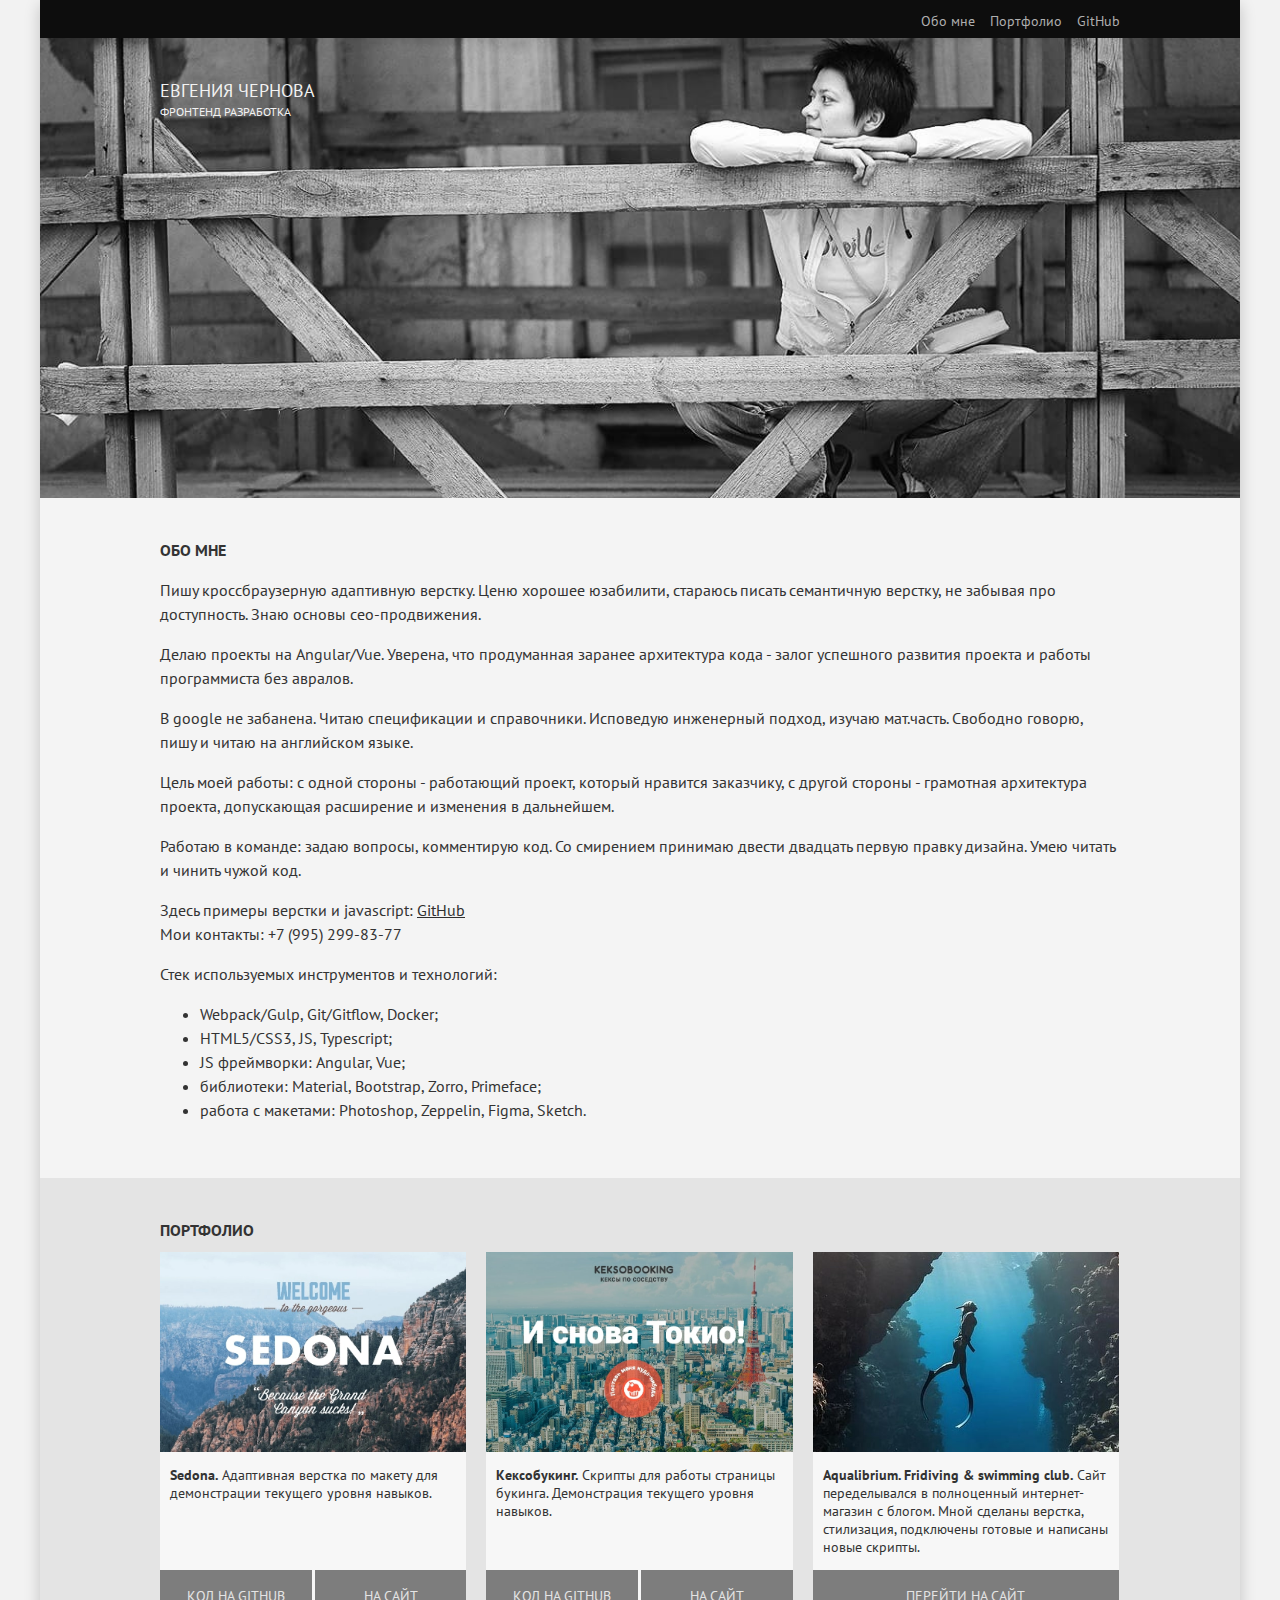
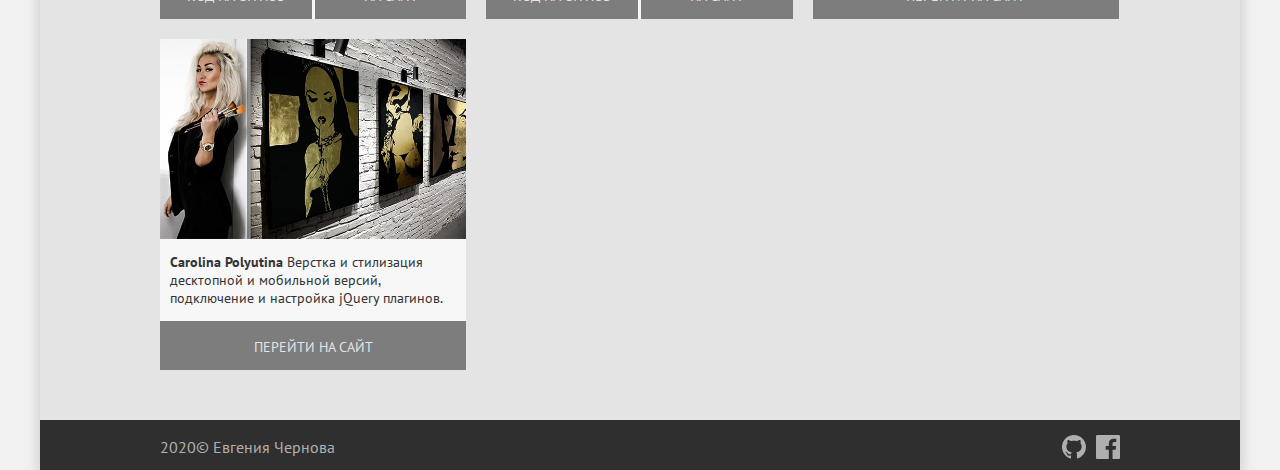
==== commit 6e1804b1: "Update index.html" ====
--- a/index.html
+++ b/index.html
@@ -46,6 +46,7 @@
           <p>Здесь примеры верстки и javascript: <a href="https://github.com/EuaChr?tab=repositories">GitHub</a><br>
          Мои контакты: +7 (995) 299-83-77</p>
           <div>
+            Стек используемых инструментов и технологий: 
             <ul>
               <li>Webpack/Gulp, Git/Gitflow, Docker;</li>
               <li>HTML5/CSS3, JS, Typescript;</li>
